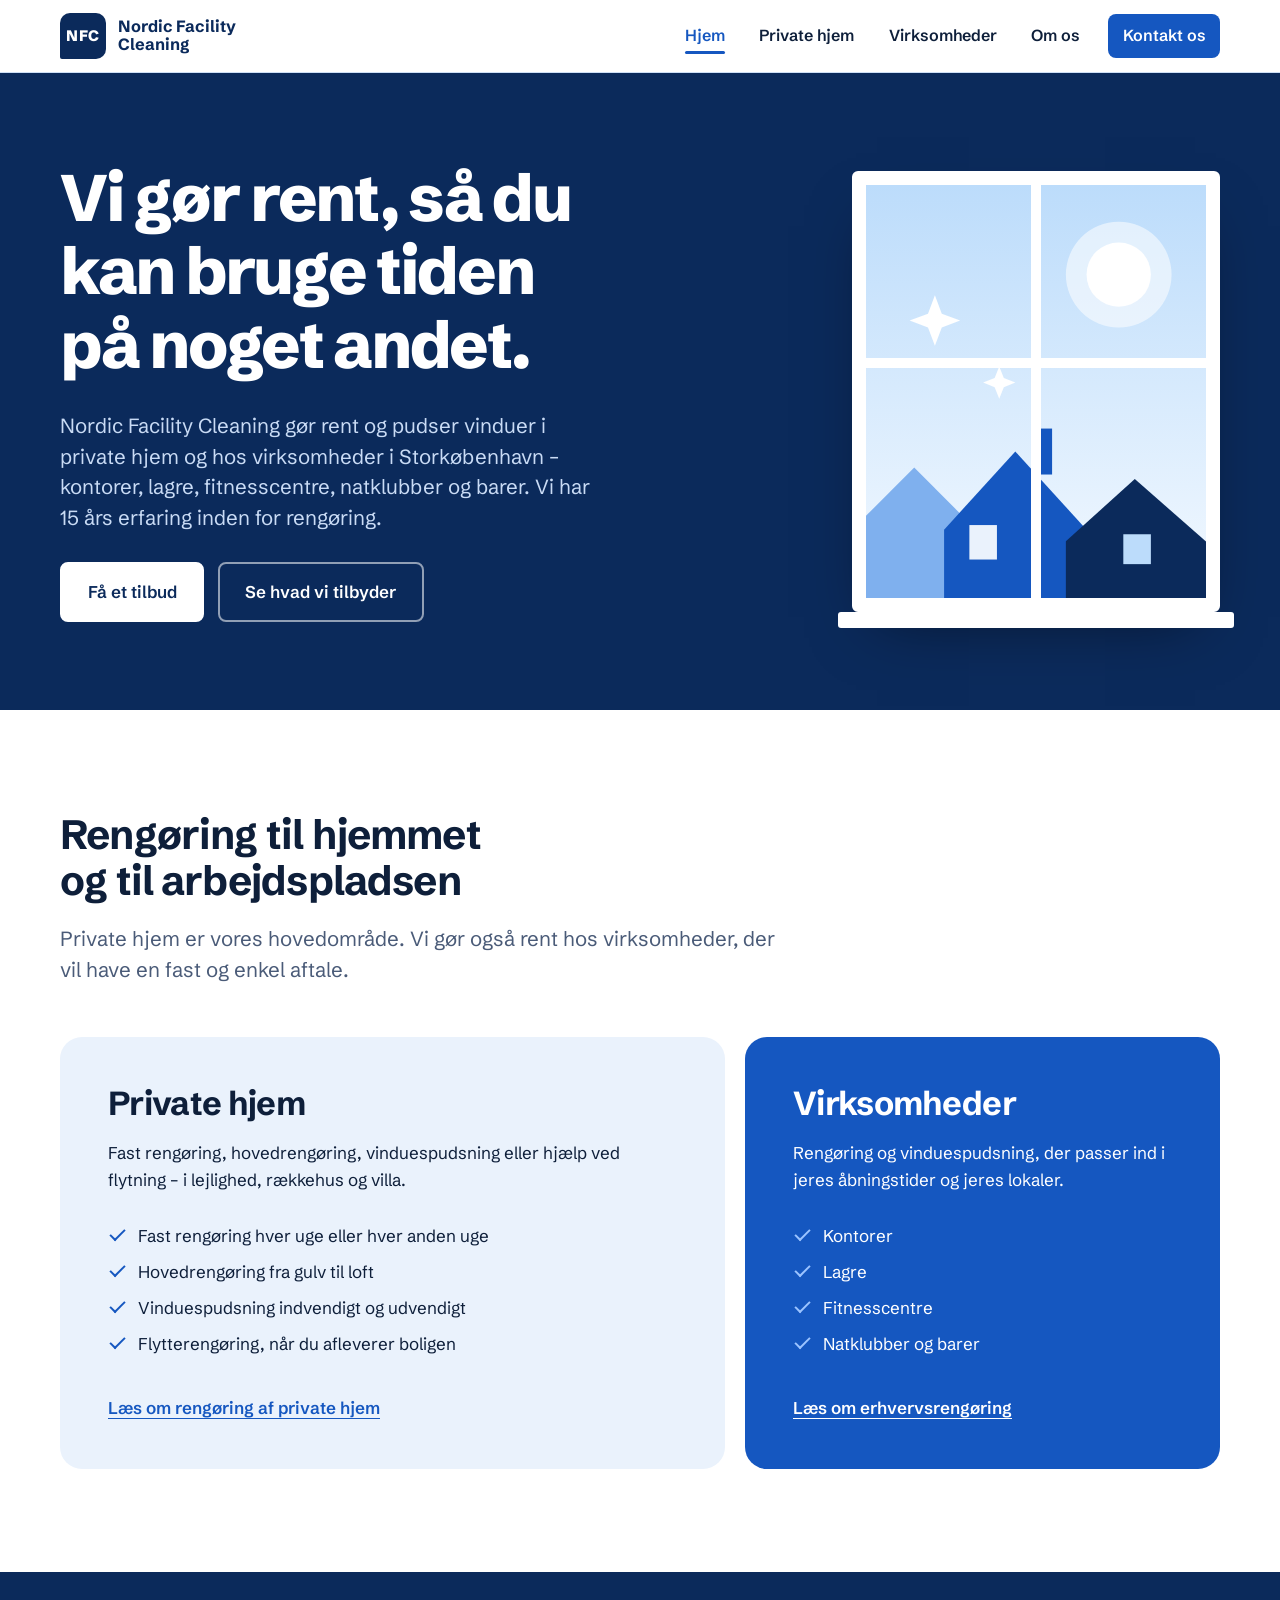
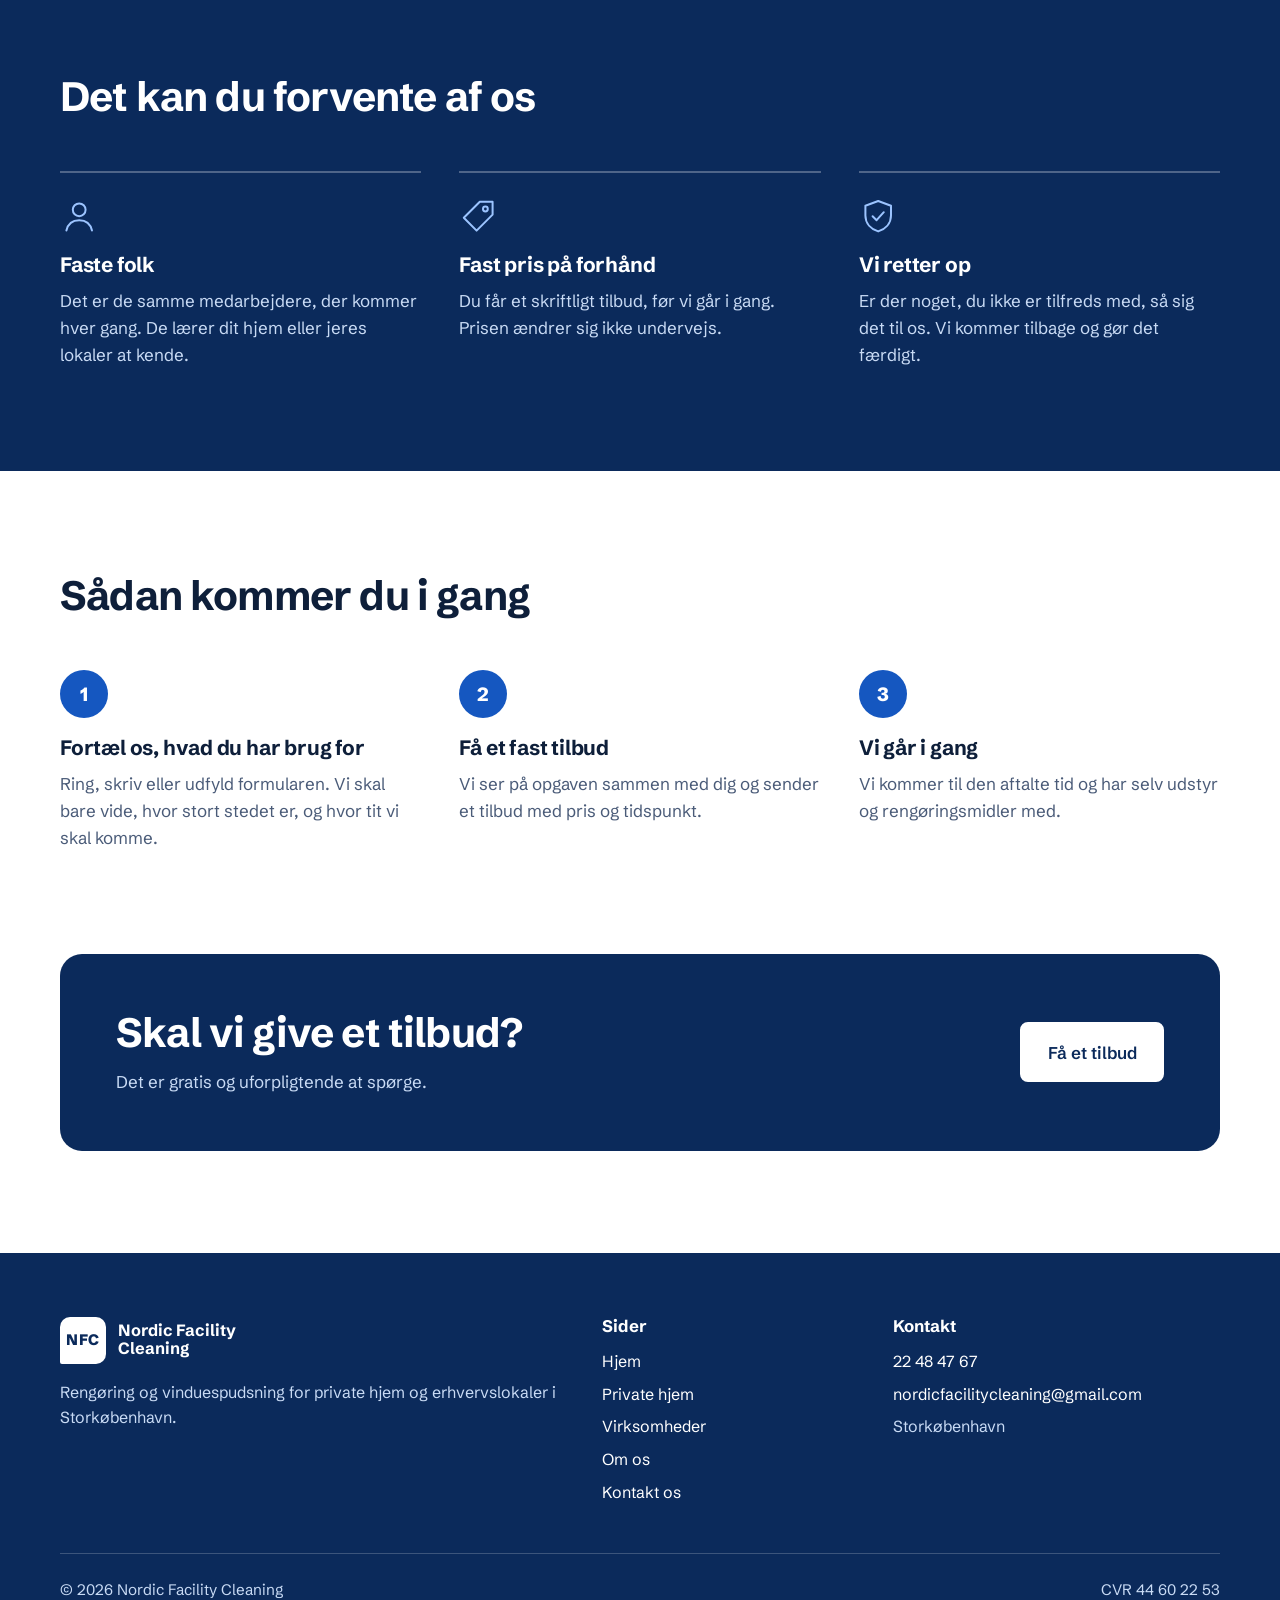
==== index.html @ 8ce250a9 "Add files via upload" ====
<!DOCTYPE html>
<html lang="da">
<head>
  <meta charset="utf-8">
  <meta name="viewport" content="width=device-width, initial-scale=1">
  <title>Nordic Facility Cleaning – rengøring af private hjem og virksomheder</title>
  <meta name="description" content="Nordic Facility Cleaning (NFC) gør rent og pudser vinduer i private hjem og hos virksomheder i Storkøbenhavn: kontorer, lagre, fitnesscentre, natklubber og barer. 15 års erfaring. Få et uforpligtende tilbud.">

  <!-- Skrifttype: Schibsted Grotesk (Google Fonts) -->
  <link rel="preconnect" href="https://fonts.googleapis.com">
  <link rel="preconnect" href="https://fonts.gstatic.com" crossorigin>
  <link href="https://fonts.googleapis.com/css2?family=Schibsted+Grotesk:wght@400;600;700;800&display=swap" rel="stylesheet">

  <link rel="stylesheet" href="css/style.css">
</head>
<body>
  <a class="skip-link" href="#indhold">Spring til indhold</a>

  <!-- ===== Header og navigation (ens på alle sider) ===== -->
  <header class="site-header">
    <div class="wrap site-header__inner">
      <a class="logo" href="index.html" aria-label="Nordic Facility Cleaning – til forsiden">
        <span class="logo__mark" aria-hidden="true">NFC</span>
        <span class="logo__name">Nordic Facility<br>Cleaning</span>
      </a>

      <button class="nav-toggle" type="button" aria-expanded="false" aria-controls="hovedmenu">
        <span class="nav-toggle__bars" aria-hidden="true"></span>
        Menu
      </button>

      <nav class="nav" id="hovedmenu" aria-label="Hovedmenu">
        <ul>
          <li><a href="index.html" aria-current="page">Hjem</a></li>
          <li><a href="privat-hjem.html">Private hjem</a></li>
          <li><a href="virksomheder.html">Virksomheder</a></li>
          <li><a href="om-os.html">Om os</a></li>
          <li><a href="kontakt.html" class="nav__cta">Kontakt os</a></li>
        </ul>
      </nav>
    </div>
  </header>

  <main id="indhold">
    <!-- ===== Hero ===== -->
    <section class="hero">
      <div class="wrap hero__inner">
        <div>
          <h1>Vi gør rent, så du kan bruge tiden på noget andet.</h1>
          <p class="lead">Nordic Facility Cleaning gør rent og pudser vinduer i private hjem og hos virksomheder i Storkøbenhavn – kontorer, lagre, fitnesscentre, natklubber og barer. Vi har 15 års erfaring inden for rengøring.</p>
          <div class="btn-row">
            <a class="btn btn--light" href="kontakt.html">Få et tilbud</a>
            <a class="btn btn--ghost" href="#ydelser">Se hvad vi tilbyder</a>
          </div>
        </div>

        <!-- Vinduet er ren pynt: ruden bliver trukket ren, når siden åbner -->
        <div class="window" aria-hidden="true">
          <svg class="window__scene" viewBox="0 0 300 360" preserveAspectRatio="xMidYMid slice">
            <defs>
              <linearGradient id="himmel" x1="0" y1="0" x2="0" y2="1">
                <stop offset="0" stop-color="#bcdcfb"/>
                <stop offset="1" stop-color="#f3f9ff"/>
              </linearGradient>
            </defs>
            <rect width="300" height="360" fill="url(#himmel)"/>
            <circle cx="222" cy="78" r="46" fill="#ffffff" opacity="0.55"/>
            <circle cx="222" cy="78" r="28" fill="#ffffff"/>
            <!-- Hustage -->
            <path d="M0 290 L44 246 L88 290 V360 H0 Z" fill="#7fb0ee"/>
            <path d="M70 300 L132 232 L194 300 V360 H70 Z" fill="#1557c0"/>
            <rect x="92" y="296" width="24" height="30" fill="#eaf2fc"/>
            <rect x="150" y="212" width="14" height="40" fill="#1557c0"/>
            <path d="M176 310 L236 256 L300 312 V360 H176 Z" fill="#0b2a5b"/>
            <rect x="226" y="304" width="24" height="26" fill="#bcdcfb"/>
            <!-- Glimt i den rene rude -->
            <path d="M62 96 l6 16 16 6 -16 6 -6 16 -6 -16 -16 -6 16 -6z" fill="#ffffff"/>
            <path d="M118 158 l4 10 10 4 -10 4 -4 10 -4 -10 -10 -4 10 -4z" fill="#ffffff"/>
          </svg>
          <div class="window__haze"></div>
          <div class="window__blade"></div>
          <div class="window__bars"></div>
        </div>
      </div>
    </section>

    <!-- ===== To veje ind: private hjem og virksomheder ===== -->
    <section class="section" id="ydelser">
      <div class="wrap">
        <div class="section__head">
          <h2>Rengøring til hjemmet og til arbejdspladsen</h2>
          <p class="lead">Private hjem er vores hovedområde. Vi gør også rent hos virksomheder, der vil have en fast og enkel aftale.</p>
        </div>

        <div class="paths">
          <article class="path path--private">
            <h2>Private hjem</h2>
            <p>Fast rengøring, hovedrengøring, vinduespudsning eller hjælp ved flytning – i lejlighed, rækkehus og villa.</p>
            <ul class="checklist">
              <li>Fast rengøring hver uge eller hver anden uge</li>
              <li>Hovedrengøring fra gulv til loft</li>
              <li>Vinduespudsning indvendigt og udvendigt</li>
              <li>Flytterengøring, når du afleverer boligen</li>
            </ul>
            <a class="text-link" href="privat-hjem.html">Læs om rengøring af private hjem</a>
          </article>

          <article class="path path--business">
            <h2>Virksomheder</h2>
            <p>Rengøring og vinduespudsning, der passer ind i jeres åbningstider og jeres lokaler.</p>
            <ul class="checklist">
              <li>Kontorer</li>
              <li>Lagre</li>
              <li>Fitnesscentre</li>
              <li>Natklubber og barer</li>
            </ul>
            <a class="text-link" href="virksomheder.html">Læs om erhvervsrengøring</a>
          </article>
        </div>
      </div>
    </section>

    <!-- ===== Det kan du forvente ===== -->
    <section class="section section--navy">
      <div class="wrap">
        <div class="section__head">
          <h2>Det kan du forvente af os</h2>
        </div>

        <div class="promises">
          <div class="promise">
            <svg viewBox="0 0 48 48" fill="none" stroke="currentColor" stroke-width="2.5" stroke-linecap="round" stroke-linejoin="round" aria-hidden="true">
              <circle cx="24" cy="16" r="8"/><path d="M8 42c2-9 8-13 16-13s14 4 16 13"/>
            </svg>
            <h3>Faste folk</h3>
            <p>Det er de samme medarbejdere, der kommer hver gang. De lærer dit hjem eller jeres lokaler at kende.</p>
          </div>

          <div class="promise">
            <svg viewBox="0 0 48 48" fill="none" stroke="currentColor" stroke-width="2.5" stroke-linecap="round" stroke-linejoin="round" aria-hidden="true">
              <path d="M26 6H42V22L22 42 6 26Z"/><circle cx="33" cy="15" r="3"/>
            </svg>
            <h3>Fast pris på forhånd</h3>
            <p>Du får et skriftligt tilbud, før vi går i gang. Prisen ændrer sig ikke undervejs.</p>
          </div>

          <div class="promise">
            <svg viewBox="0 0 48 48" fill="none" stroke="currentColor" stroke-width="2.5" stroke-linecap="round" stroke-linejoin="round" aria-hidden="true">
              <path d="M24 5 40 11v12c0 10-7 17-16 20C15 40 8 33 8 23V11Z"/><path d="m17 24 5 5 9-10"/>
            </svg>
            <h3>Vi retter op</h3>
            <p>Er der noget, du ikke er tilfreds med, så sig det til os. Vi kommer tilbage og gør det færdigt.</p>
          </div>
        </div>
      </div>
    </section>

    <!-- ===== Sådan kommer du i gang ===== -->
    <section class="section">
      <div class="wrap">
        <div class="section__head">
          <h2>Sådan kommer du i gang</h2>
        </div>

        <ol class="steps">
          <li>
            <h3>Fortæl os, hvad du har brug for</h3>
            <p>Ring, skriv eller udfyld formularen. Vi skal bare vide, hvor stort stedet er, og hvor tit vi skal komme.</p>
          </li>
          <li>
            <h3>Få et fast tilbud</h3>
            <p>Vi ser på opgaven sammen med dig og sender et tilbud med pris og tidspunkt.</p>
          </li>
          <li>
            <h3>Vi går i gang</h3>
            <p>Vi kommer til den aftalte tid og har selv udstyr og rengøringsmidler med.</p>
          </li>
        </ol>
      </div>
    </section>

    <!-- ===== Afsluttende opfordring ===== -->
    <section class="section section--flush-top">
      <div class="wrap">
        <div class="cta">
          <div>
            <h2>Skal vi give et tilbud?</h2>
            <p>Det er gratis og uforpligtende at spørge.</p>
          </div>
          <a class="btn btn--light" href="kontakt.html">Få et tilbud</a>
        </div>
      </div>
    </section>
  </main>

  <!-- ===== Footer (ens på alle sider) ===== -->
  <footer class="site-footer">
    <div class="wrap">
      <div class="site-footer__grid">
        <div>
          <a class="logo" href="index.html" aria-label="Nordic Facility Cleaning – til forsiden">
            <span class="logo__mark" aria-hidden="true">NFC</span>
            <span class="logo__name">Nordic Facility<br>Cleaning</span>
          </a>
          <p>Rengøring og vinduespudsning for private hjem og erhvervslokaler i Storkøbenhavn.</p>
        </div>

        <div>
          <h2>Sider</h2>
          <ul>
            <li><a href="index.html">Hjem</a></li>
            <li><a href="privat-hjem.html">Private hjem</a></li>
            <li><a href="virksomheder.html">Virksomheder</a></li>
            <li><a href="om-os.html">Om os</a></li>
            <li><a href="kontakt.html">Kontakt os</a></li>
          </ul>
        </div>

        <div>
          <h2>Kontakt</h2>
          <ul>
            <li><a href="tel:+4522484767">22 48 47 67</a></li>
            <li><a href="mailto:nordicfacilitycleaning@gmail.com">nordicfacilitycleaning@gmail.com</a></li>
            <li>Storkøbenhavn</li>
          </ul>
        </div>
      </div>

      <div class="site-footer__bottom">
        <p>© <span data-year>2026</span> Nordic Facility Cleaning</p>
        <p>CVR 44 60 22 53</p>
      </div>
    </div>
  </footer>

  <script src="js/script.js"></script>
</body>
</html>
---- css/style.css ----
/* ==========================================================================
   Nordic Facility Cleaning (NFC) – fælles stylesheet
   Indhold:
   1. Farver og grundindstillinger
   2. Typografi
   3. Layout-hjælpere og knapper
   4. Header og navigation
   5. Forside-hero (vinduet der bliver pudset)
   6. Sektioner på forsiden
   7. Undersider (sidehoved, ydelser, faner, FAQ)
   8. Kontaktformular
   9. Footer
   10. Mobil og reduceret bevægelse
   ========================================================================== */

/* 1. Farver og grundindstillinger ---------------------------------------- */
:root {
  --navy: #0b2a5b;        /* mørk blå – hero, footer, mørke flader */
  --blue: #1557c0;        /* primær blå – knapper og links */
  --blue-bright: #2f7bea; /* lys blå – fremhævning på mørk baggrund */
  --ice: #eaf2fc;         /* meget lys blå – rolige flader */
  --mist: #cfe0f6;        /* lys blå – streger og kanter */
  --white: #ffffff;
  --ink: #0e1f3a;         /* tekstfarve */
  --muted: #4a5b78;       /* dæmpet tekst */

  --font: "Schibsted Grotesk", "Segoe UI", system-ui, -apple-system, sans-serif;

  --wrap: 1160px;
  --gap: clamp(1.25rem, 3vw, 2.5rem);
  --radius-s: 8px;
  --radius-l: 22px;
}

*,
*::before,
*::after { box-sizing: border-box; }

html { scroll-behavior: smooth; }

body {
  margin: 0;
  font-family: var(--font);
  font-size: 1.0625rem;
  line-height: 1.6;
  color: var(--ink);
  background: var(--white);
  -webkit-font-smoothing: antialiased;
}

img, svg { max-width: 100%; display: block; }

a { color: var(--blue); }

:focus-visible {
  outline: 3px solid var(--blue-bright);
  outline-offset: 3px;
  border-radius: 4px;
}

/* 2. Typografi ------------------------------------------------------------ */
h1, h2, h3 {
  margin: 0 0 0.5em;
  line-height: 1.12;
  letter-spacing: -0.02em;
  font-weight: 700;
  text-wrap: balance;
}

h1 { font-size: clamp(2.3rem, 5.2vw, 4.1rem); font-weight: 800; letter-spacing: -0.035em; }
h2 { font-size: clamp(1.75rem, 3.2vw, 2.6rem); }
h3 { font-size: 1.3rem; letter-spacing: -0.01em; }

p { margin: 0 0 1em; max-width: 62ch; }

.lead { font-size: clamp(1.1rem, 1.6vw, 1.3rem); line-height: 1.5; color: var(--muted); }

/* 3. Layout-hjælpere og knapper ------------------------------------------- */
.wrap {
  width: min(100% - 2.5rem, var(--wrap));
  margin-inline: auto;
}

.section { padding-block: clamp(3.5rem, 8vw, 6.5rem); }
.section--flush-top { padding-top: 0; }
.section--ice + .section--flush-top,
.section--navy + .section--flush-top { padding-top: clamp(2.5rem, 5vw, 4rem); }
.section--ice { background: var(--ice); }
.section--navy { background: var(--navy); color: var(--white); }
.section--navy .lead { color: #c9dbf5; }

.section__head { margin-bottom: clamp(2rem, 4vw, 3.25rem); max-width: 46rem; }

.btn {
  display: inline-block;
  padding: 0.85em 1.5em;
  border: 2px solid var(--blue);
  border-radius: var(--radius-s);
  background: var(--blue);
  color: var(--white);
  font: inherit;
  font-weight: 600;
  text-decoration: none;
  cursor: pointer;
  transition: background-color 0.15s, border-color 0.15s, color 0.15s, transform 0.15s, box-shadow 0.15s;
}
/* Hover: knappen skifter farve, løfter sig og får skygge */
.btn:hover {
  background: var(--navy);
  border-color: var(--navy);
  transform: translateY(-2px);
  box-shadow: 0 10px 20px -8px rgba(11, 42, 91, 0.5);
}
.btn:active { transform: translateY(0); box-shadow: none; }

.btn--light { background: var(--white); border-color: var(--white); color: var(--navy); }
.btn--light:hover { background: var(--ice); border-color: var(--ice); color: var(--navy); }

.btn--ghost { background: transparent; border-color: rgba(255, 255, 255, 0.55); color: var(--white); }
.btn--ghost:hover { background: rgba(255, 255, 255, 0.12); border-color: var(--white); }

.btn-row { display: flex; flex-wrap: wrap; gap: 0.85rem; margin-top: 1.75rem; }

.text-link { font-weight: 600; text-underline-offset: 0.25em; text-decoration-thickness: 1px; }
.text-link:hover,
.path:hover .text-link { text-decoration-thickness: 3px; }
.section--navy .text-link,
.path--business .text-link { color: var(--white); }

.checklist { list-style: none; margin: 0; padding: 0; }
.checklist li {
  position: relative;
  padding-left: 1.9rem;
  margin-bottom: 0.55rem;
}
.checklist li::before {
  content: "";
  position: absolute;
  left: 0.15rem;
  top: 0.38em;
  width: 0.95rem;
  height: 0.5rem;
  border-left: 2.5px solid var(--blue);
  border-bottom: 2.5px solid var(--blue);
  transform: rotate(-45deg);
}
.path--business .checklist li::before { border-color: #9cc4ff; }

/* Synlig markering af tekst, du selv skal udfylde */
.placeholder {
  padding: 1rem 1.25rem;
  border: 2px dashed var(--blue-bright);
  border-radius: var(--radius-s);
  background: var(--ice);
  color: var(--navy);
}

/* 4. Header og navigation -------------------------------------------------- */
.skip-link {
  position: absolute;
  left: 1rem;
  top: -4rem;
  z-index: 100;
  padding: 0.6rem 1rem;
  background: var(--navy);
  color: var(--white);
  border-radius: var(--radius-s);
}
.skip-link:focus { top: 1rem; }

.site-header {
  position: sticky;
  top: 0;
  z-index: 50;
  background: var(--white);
  border-bottom: 1px solid var(--mist);
}

.site-header__inner {
  display: flex;
  align-items: center;
  justify-content: space-between;
  gap: 1.5rem;
  min-height: 4.5rem;
}

.logo {
  display: inline-flex;
  align-items: center;
  gap: 0.7rem;
  color: var(--navy);
  text-decoration: none;
  font-weight: 700;
  line-height: 1.1;
}
.logo__mark {
  display: grid;
  place-items: center;
  width: 2.9rem;
  height: 2.9rem;
  border-radius: 10px 10px 10px 2px;
  background: var(--navy);
  color: var(--white);
  font-weight: 800;
  font-size: 0.95rem;
  letter-spacing: 0.04em;
}
.logo__name { font-size: 1.02rem; }

.nav-toggle {
  display: none;
  align-items: center;
  gap: 0.5rem;
  padding: 0.55rem 0.9rem;
  border: 1px solid var(--mist);
  border-radius: var(--radius-s);
  background: var(--white);
  color: var(--navy);
  font: inherit;
  font-weight: 600;
  cursor: pointer;
}
.nav-toggle__bars,
.nav-toggle__bars::before,
.nav-toggle__bars::after {
  display: block;
  width: 1.15rem;
  height: 2px;
  background: currentColor;
  border-radius: 2px;
}
.nav-toggle__bars { position: relative; }
.nav-toggle__bars::before,
.nav-toggle__bars::after { content: ""; position: absolute; left: 0; }
.nav-toggle__bars::before { top: -6px; }
.nav-toggle__bars::after { top: 6px; }

.nav ul {
  display: flex;
  align-items: center;
  gap: 0.35rem;
  list-style: none;
  margin: 0;
  padding: 0;
}

.nav a {
  display: block;
  padding: 0.55rem 0.9rem;
  border-radius: var(--radius-s);
  color: var(--ink);
  font-weight: 600;
  font-size: 1rem;
  text-decoration: none;
  position: relative;
  transition: background-color 0.15s, color 0.15s, transform 0.15s, box-shadow 0.15s;
}
/* Hover: lys baggrund og en blå streg, der glider ind fra venstre */
.nav a::after {
  content: "";
  position: absolute;
  left: 0.9rem;
  right: 0.9rem;
  bottom: 0.25rem;
  height: 3px;
  border-radius: 2px;
  background: var(--blue);
  transform: scaleX(0);
  transform-origin: left;
  transition: transform 0.2s;
}
.nav a:hover { background: var(--ice); color: var(--blue); }
.nav a:hover::after,
.nav a[aria-current="page"]::after { transform: scaleX(1); }
.nav a[aria-current="page"] { color: var(--blue); }

.nav a.nav__cta { margin-left: 0.5rem; background: var(--blue); color: var(--white); }
.nav a.nav__cta::after { display: none; }
.nav a.nav__cta:hover {
  background: var(--navy);
  color: var(--white);
  transform: translateY(-2px);
  box-shadow: 0 10px 20px -8px rgba(11, 42, 91, 0.5);
}
.nav a.nav__cta[aria-current="page"] { background: var(--navy); color: var(--white); }

/* 5. Forside-hero ---------------------------------------------------------- */
.hero {
  background: var(--navy);
  color: var(--white);
  overflow: hidden;
}

.hero__inner {
  display: grid;
  grid-template-columns: minmax(0, 1.15fr) minmax(0, 0.85fr);
  align-items: center;
  gap: var(--gap);
  padding-block: clamp(3rem, 7vw, 5.5rem);
}

.hero h1 { margin-bottom: 0.45em; }
.hero .lead { color: #c9dbf5; max-width: 34rem; }

/* Vinduet: en dugget rude der bliver trukket ren, når siden åbner */
.window {
  position: relative;
  justify-self: end;
  width: min(100%, 23rem);
  aspect-ratio: 5 / 6;
  border: 14px solid var(--white);
  border-radius: 6px;
  background: #dcecfc;
  box-shadow: 0 30px 60px -25px rgba(0, 0, 0, 0.55);
}
.window::after { /* vindueskarm */
  content: "";
  position: absolute;
  left: -28px;
  right: -28px;
  bottom: -30px;
  height: 16px;
  background: var(--white);
  border-radius: 3px;
}

.window__scene { position: absolute; inset: 0; width: 100%; height: 100%; }

.window__haze {
  position: absolute;
  inset: 0;
  background:
    radial-gradient(circle at 22% 30%, rgba(255, 255, 255, 0.35) 0 9%, transparent 10%),
    radial-gradient(circle at 68% 58%, rgba(255, 255, 255, 0.28) 0 12%, transparent 13%),
    radial-gradient(circle at 40% 82%, rgba(255, 255, 255, 0.3) 0 7%, transparent 8%),
    rgba(124, 150, 186, 0.88);
  clip-path: inset(0 0 0 0);
  animation: wipe-haze 1.5s 0.5s cubic-bezier(0.6, 0, 0.3, 1) forwards;
}

.window__blade {
  position: absolute;
  top: -4px;
  bottom: -4px;
  left: 0;
  width: 9px;
  margin-left: -4px;
  background: var(--navy);
  border-radius: 4px;
  box-shadow: 0 0 0 2px rgba(255, 255, 255, 0.7);
  opacity: 0;
  animation: wipe-blade 1.5s 0.5s cubic-bezier(0.6, 0, 0.3, 1) forwards;
}

.window__bars::before,
.window__bars::after {
  content: "";
  position: absolute;
  background: var(--white);
}
.window__bars::before { left: 50%; top: 0; bottom: 0; width: 10px; margin-left: -5px; }
.window__bars::after { top: 42%; left: 0; right: 0; height: 10px; }

@keyframes wipe-haze {
  to { clip-path: inset(0 0 0 100%); }
}
@keyframes wipe-blade {
  0% { left: 0; opacity: 1; }
  92% { left: 100%; opacity: 1; }
  100% { left: 100%; opacity: 0; }
}

/* 6. Sektioner på forsiden -------------------------------------------------- */

/* To veje ind: privat hjem (størst) og virksomheder */
.paths {
  display: grid;
  grid-template-columns: minmax(0, 7fr) minmax(0, 5fr);
  gap: 1.25rem;
}

.path {
  position: relative;
  display: flex;
  flex-direction: column;
  padding: clamp(1.75rem, 4vw, 3rem);
  border-radius: var(--radius-l);
  transition: transform 0.2s, box-shadow 0.2s;
}
/* Hover: hele boksen løfter sig, og hele boksen er et link */
.path:hover { transform: translateY(-4px); box-shadow: 0 22px 40px -22px rgba(11, 42, 91, 0.55); }
.path .text-link::after { content: ""; position: absolute; inset: 0; border-radius: var(--radius-l); }
.path h2 { font-size: clamp(1.6rem, 2.6vw, 2.2rem); }
.path .checklist { margin-block: 0.75rem 1.75rem; }
.path .text-link { margin-top: auto; align-self: flex-start; }

.path--private { background: var(--ice); }
.path--business { background: var(--blue); color: var(--white); }

/* Tre løfter på mørk baggrund */
.promises {
  display: grid;
  grid-template-columns: repeat(3, minmax(0, 1fr));
  gap: var(--gap);
}
.promise { padding-top: 1.5rem; border-top: 2px solid rgba(255, 255, 255, 0.28); }
.promise svg { width: 2.4rem; height: 2.4rem; margin-bottom: 1.1rem; color: #9cc4ff; }
.promise p { color: #c9dbf5; margin-bottom: 0; }

/* Forløb i tre trin (en rigtig rækkefølge, derfor nummereret) */
.steps {
  display: grid;
  grid-template-columns: repeat(3, minmax(0, 1fr));
  gap: var(--gap);
  list-style: none;
  margin: 0;
  padding: 0;
  counter-reset: step;
}
.steps li { counter-increment: step; }
.steps li::before {
  content: counter(step);
  display: grid;
  place-items: center;
  width: 3rem;
  height: 3rem;
  margin-bottom: 1.1rem;
  border-radius: 50%;
  background: var(--blue);
  color: var(--white);
  font-weight: 800;
  font-size: 1.2rem;
}
.steps p { color: var(--muted); margin-bottom: 0; }

/* Afsluttende opfordring */
.cta {
  display: flex;
  flex-wrap: wrap;
  align-items: center;
  justify-content: space-between;
  gap: 1.5rem 3rem;
  padding: clamp(2rem, 5vw, 3.5rem);
  border-radius: var(--radius-l);
  background: var(--navy);
  color: var(--white);
}
.cta h2 { margin-bottom: 0.3em; }
.cta p { margin: 0; color: #c9dbf5; }

/* 7. Undersider -------------------------------------------------------------- */
.page-head {
  background: var(--ice);
  border-bottom: 1px solid var(--mist);
  padding-block: clamp(2.75rem, 6vw, 4.5rem);
}
.page-head h1 { font-size: clamp(2.1rem, 4.4vw, 3.4rem); max-width: 18ch; }
.page-head .lead { max-width: 40rem; margin-bottom: 0; }

/* Ydelser som rækker: navn til venstre, forklaring til højre */
.service-list { margin: 0; border-top: 2px solid var(--navy); }
.service-list > div {
  display: grid;
  grid-template-columns: minmax(0, 1fr) minmax(0, 2fr);
  gap: 0.5rem var(--gap);
  padding-block: 1.6rem;
  border-bottom: 1px solid var(--mist);
}
.service-list dt { font-size: 1.3rem; font-weight: 700; letter-spacing: -0.01em; }
.service-list dd { margin: 0; color: var(--muted); max-width: 58ch; }

/* Faner: hvad vi gør i hvert rum */
.tabs__list {
  display: flex;
  flex-wrap: wrap;
  gap: 0.5rem;
  margin-bottom: 1.5rem;
}
.tabs__tab {
  padding: 0.65em 1.15em;
  border: 2px solid var(--mist);
  border-radius: 999px;
  background: var(--white);
  color: var(--navy);
  font: inherit;
  font-weight: 600;
  cursor: pointer;
  transition: background-color 0.15s, border-color 0.15s, color 0.15s;
}
.tabs__tab:hover { border-color: var(--blue); background: var(--ice); }
.tabs__tab[aria-selected="true"]:hover { background: var(--blue); border-color: var(--blue); }
.tabs__tab[aria-selected="true"] { background: var(--navy); border-color: var(--navy); color: var(--white); }

.tabs__panel {
  padding: clamp(1.5rem, 3vw, 2.25rem);
  border-radius: var(--radius-l);
  background: var(--white);
}
.tabs__panel[hidden] { display: none; }
.tabs__panel .checklist { columns: 2; column-gap: var(--gap); }
.tabs__panel .checklist li { break-inside: avoid; }

/* Brancher på erhvervssiden */
.sectors {
  display: grid;
  grid-template-columns: repeat(2, minmax(0, 1fr));
  gap: 1.25rem;
}
.sector {
  padding: clamp(1.5rem, 3vw, 2.25rem);
  border: 1px solid var(--mist);
  border-radius: var(--radius-l);
  background: var(--white);
  transition: transform 0.2s, box-shadow 0.2s, border-color 0.2s;
}
/* Hover: blå kant og let løft */
.sector:hover { transform: translateY(-3px); border-color: var(--blue); box-shadow: 0 18px 34px -22px rgba(11, 42, 91, 0.5); }
.sector svg { width: 2.4rem; height: 2.4rem; margin-bottom: 1rem; color: var(--blue); }
.sector p { color: var(--muted); }
.sector .checklist { font-size: 1rem; }
.sector--other { grid-column: 1 / -1; background: var(--ice); border-color: var(--ice); }

/* Tre punkter i lys udgave (erhverv, om os) */
.points {
  display: grid;
  grid-template-columns: repeat(3, minmax(0, 1fr));
  gap: var(--gap);
}
.point { padding-top: 1.25rem; border-top: 2px solid var(--navy); }
.point p { color: var(--muted); margin-bottom: 0; }

/* Ofte stillede spørgsmål */
.faq { max-width: 50rem; border-top: 2px solid var(--navy); }
.faq details { border-bottom: 1px solid var(--mist); }
.faq summary {
  display: flex;
  justify-content: space-between;
  align-items: center;
  gap: 1rem;
  padding-block: 1.2rem;
  font-size: 1.15rem;
  font-weight: 700;
  cursor: pointer;
  list-style: none;
}
.faq summary { transition: color 0.15s; }
.faq summary:hover { color: var(--blue); }
.faq summary::-webkit-details-marker { display: none; }
.faq summary::after {
  content: "+";
  flex: none;
  font-size: 1.6rem;
  font-weight: 400;
  line-height: 1;
  color: var(--blue);
}
.faq details[open] summary::after { content: "–"; }
.faq details p { color: var(--muted); padding-bottom: 1.2rem; margin: 0; }

/* Om os: tekst og faktaboks side om side */
.about,
.split {
  display: grid;
  grid-template-columns: minmax(0, 3fr) minmax(0, 2fr);
  gap: clamp(2rem, 5vw, 4.5rem);
  align-items: start;
}
.facts {
  margin: 0;
  padding: clamp(1.5rem, 3vw, 2.25rem);
  border-radius: var(--radius-l);
  background: var(--navy);
  color: var(--white);
}
.facts div { padding-block: 0.9rem; border-bottom: 1px solid rgba(255, 255, 255, 0.2); }
.facts div:first-child { padding-top: 0; }
.facts div:last-child { padding-bottom: 0; border-bottom: 0; }
.facts dt { font-size: 0.92rem; color: #9cc4ff; }
.facts dd { margin: 0; font-weight: 600; }

/* 8. Kontaktformular ---------------------------------------------------------- */
.contact {
  display: grid;
  grid-template-columns: minmax(0, 3fr) minmax(0, 2fr);
  gap: clamp(2rem, 5vw, 4.5rem);
  align-items: start;
}

.form { display: grid; gap: 1.15rem; }
.form__row { display: grid; grid-template-columns: repeat(2, minmax(0, 1fr)); gap: 1.15rem; }

.field label,
.field legend {
  display: block;
  margin-bottom: 0.35rem;
  padding: 0;
  font-weight: 600;
}
.field input[type="text"],
.field input[type="email"],
.field input[type="tel"],
.field textarea {
  width: 100%;
  padding: 0.8rem 0.9rem;
  border: 2px solid var(--mist);
  border-radius: var(--radius-s);
  background: var(--white);
  color: var(--ink);
  font: inherit;
}
.field input:hover,
.field textarea:hover { border-color: #9dbfe9; }
.field input:focus,
.field textarea:focus { border-color: var(--blue); outline: none; box-shadow: 0 0 0 3px rgba(47, 123, 234, 0.25); }
.field textarea { min-height: 9rem; resize: vertical; }
.field [aria-invalid="true"] { border-color: #c0392b; }
.field__error { display: block; margin-top: 0.3rem; color: #a02718; font-size: 0.95rem; }

fieldset.field { margin: 0; padding: 0; border: 0; }
.choice { display: flex; flex-wrap: wrap; gap: 0.6rem; }
.choice label {
  display: inline-flex;
  align-items: center;
  gap: 0.5rem;
  margin: 0;
  padding: 0.6rem 1rem;
  border: 2px solid var(--mist);
  border-radius: 999px;
  font-weight: 600;
  cursor: pointer;
}
.choice input { accent-color: var(--blue); width: 1.05rem; height: 1.05rem; margin: 0; }
.choice label:has(input:checked) { border-color: var(--blue); background: var(--ice); }

.form__status { margin: 0; font-weight: 600; color: var(--navy); }
.form__status:empty { display: none; }

.contact-info a { color: var(--white); text-underline-offset: 0.2em; }

/* 9. Footer ------------------------------------------------------------------- */
.site-footer {
  background: var(--navy);
  color: #c9dbf5;
  padding-block: clamp(2.5rem, 5vw, 4rem) 1.5rem;
  font-size: 1rem;
}
.site-footer a { color: var(--white); text-decoration: none; }
.site-footer a:hover { text-decoration: underline; text-underline-offset: 0.2em; }

.site-footer__grid {
  display: grid;
  grid-template-columns: minmax(0, 2fr) minmax(0, 1fr) minmax(0, 1.3fr);
  gap: var(--gap);
  padding-bottom: 2.5rem;
}
.site-footer .logo { color: var(--white); margin-bottom: 1rem; }
.site-footer .logo__mark { background: var(--white); color: var(--navy); }
.site-footer h2 { font-size: 1.05rem; letter-spacing: 0; color: var(--white); margin-bottom: 0.8rem; }
.site-footer ul { list-style: none; margin: 0; padding: 0; }
.site-footer li { margin-bottom: 0.45rem; }
.site-footer__bottom {
  display: flex;
  flex-wrap: wrap;
  justify-content: space-between;
  gap: 0.5rem 2rem;
  padding-top: 1.5rem;
  border-top: 1px solid rgba(255, 255, 255, 0.2);
  font-size: 0.95rem;
}
.site-footer__bottom p { margin: 0; max-width: none; }

/* 10. Mobil og reduceret bevægelse --------------------------------------------- */
@media (max-width: 900px) {
  .nav-toggle { display: inline-flex; }

  .nav {
    display: none;
    position: absolute;
    left: 0;
    right: 0;
    top: 100%;
    padding: 0.75rem 1.25rem 1.25rem;
    background: var(--white);
    border-bottom: 1px solid var(--mist);
    box-shadow: 0 18px 30px -18px rgba(11, 42, 91, 0.35);
  }
  .nav.is-open { display: block; }
  .nav ul { flex-direction: column; align-items: stretch; gap: 0.15rem; }
  .nav a { padding: 0.85rem 0.75rem; font-size: 1.1rem; }
  .nav a::after { display: none; }
  .nav a[aria-current="page"] { box-shadow: inset 3px 0 0 var(--blue); }
  .nav a.nav__cta { margin: 0.5rem 0 0; text-align: center; }

  .hero__inner,
  .paths,
  .about,
  .split,
  .contact { grid-template-columns: minmax(0, 1fr); }

  .window { justify-self: start; width: min(78%, 19rem); margin-bottom: 2rem; }

  .promises,
  .steps,
  .points { grid-template-columns: minmax(0, 1fr); gap: 2rem; }

  .site-footer__grid { grid-template-columns: minmax(0, 1fr); }
}

@media (max-width: 640px) {
  .logo__name { font-size: 0.95rem; }
  .sectors,
  .form__row { grid-template-columns: minmax(0, 1fr); }
  .service-list > div { grid-template-columns: minmax(0, 1fr); }
  .tabs__panel .checklist { columns: 1; }
  .btn-row .btn { flex: 1 1 100%; text-align: center; }
}

@media (prefers-reduced-motion: reduce) {
  html { scroll-behavior: auto; }
  .window__haze,
  .window__blade { animation: none; display: none; }
  .btn, .nav a, .nav a::after, .tabs__tab, .path, .sector { transition: none; }
  .btn:hover, .nav a.nav__cta:hover, .path:hover, .sector:hover { transform: none; }
}
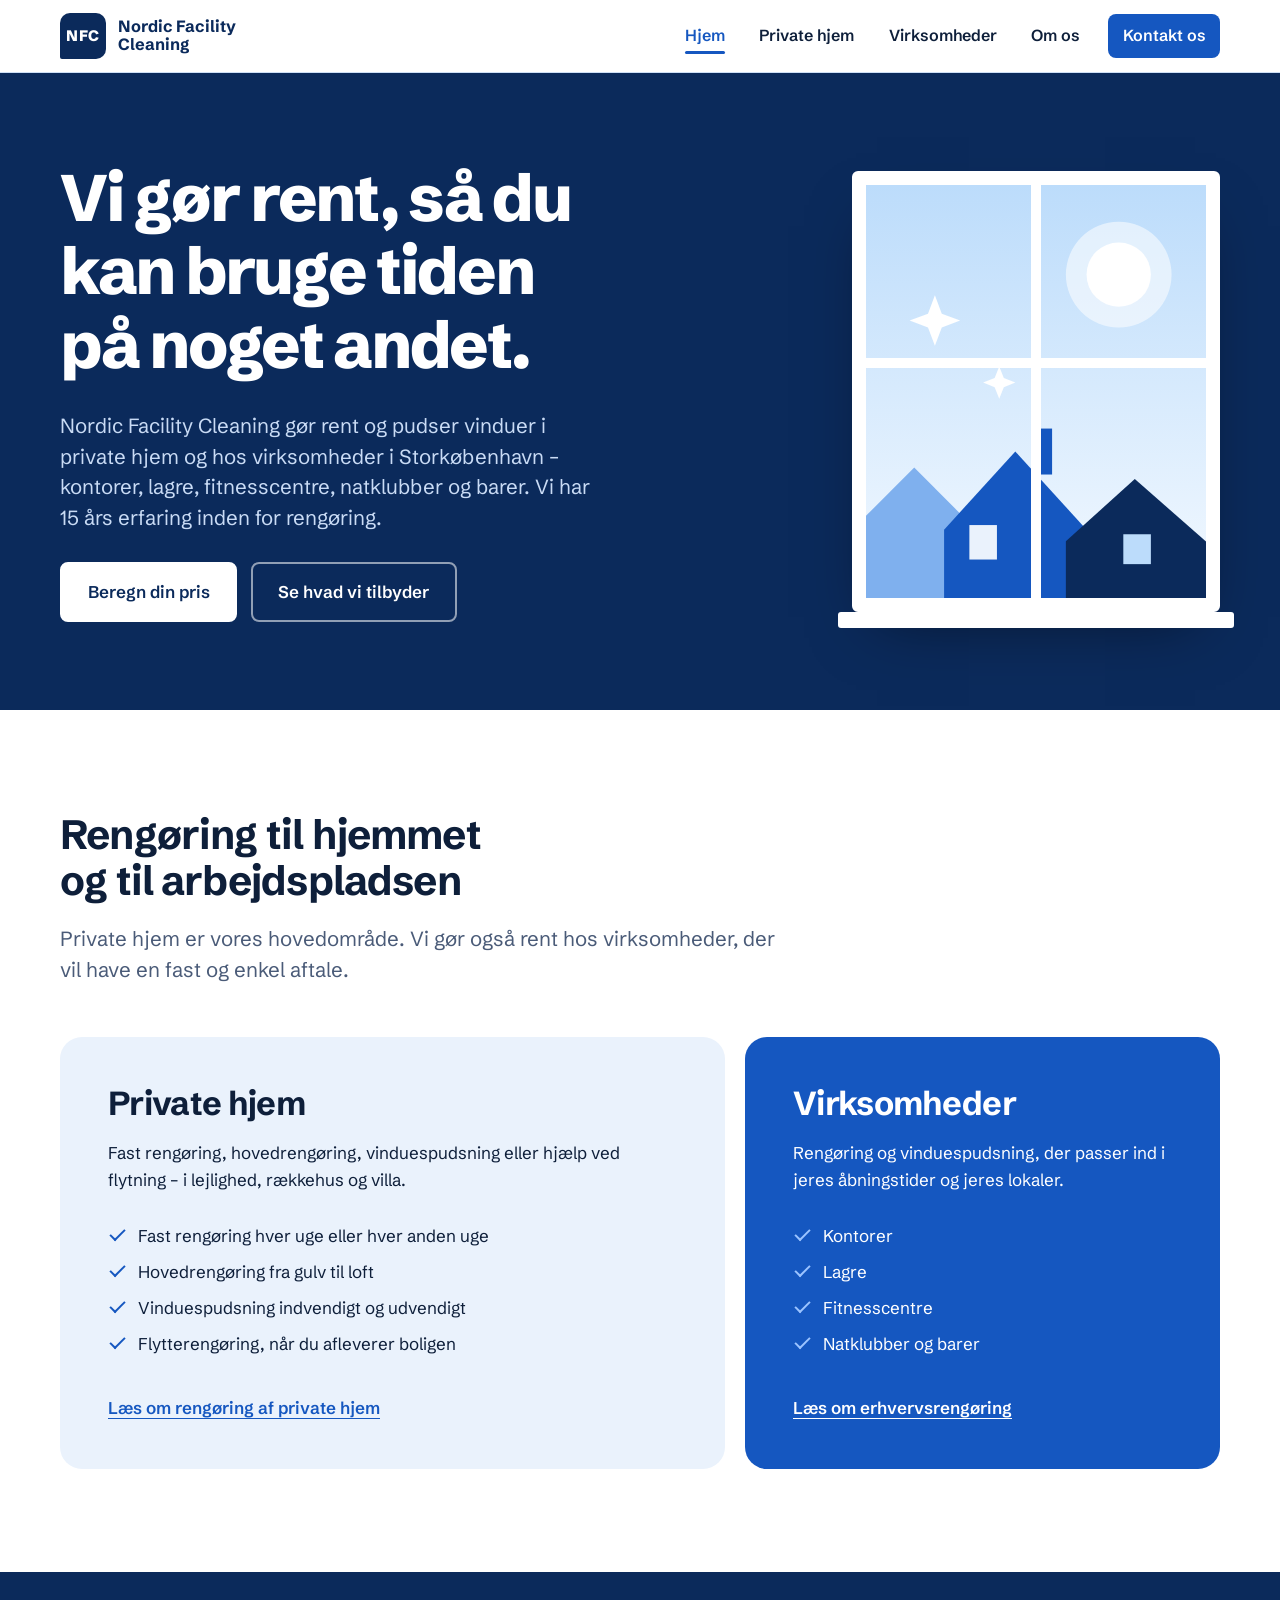
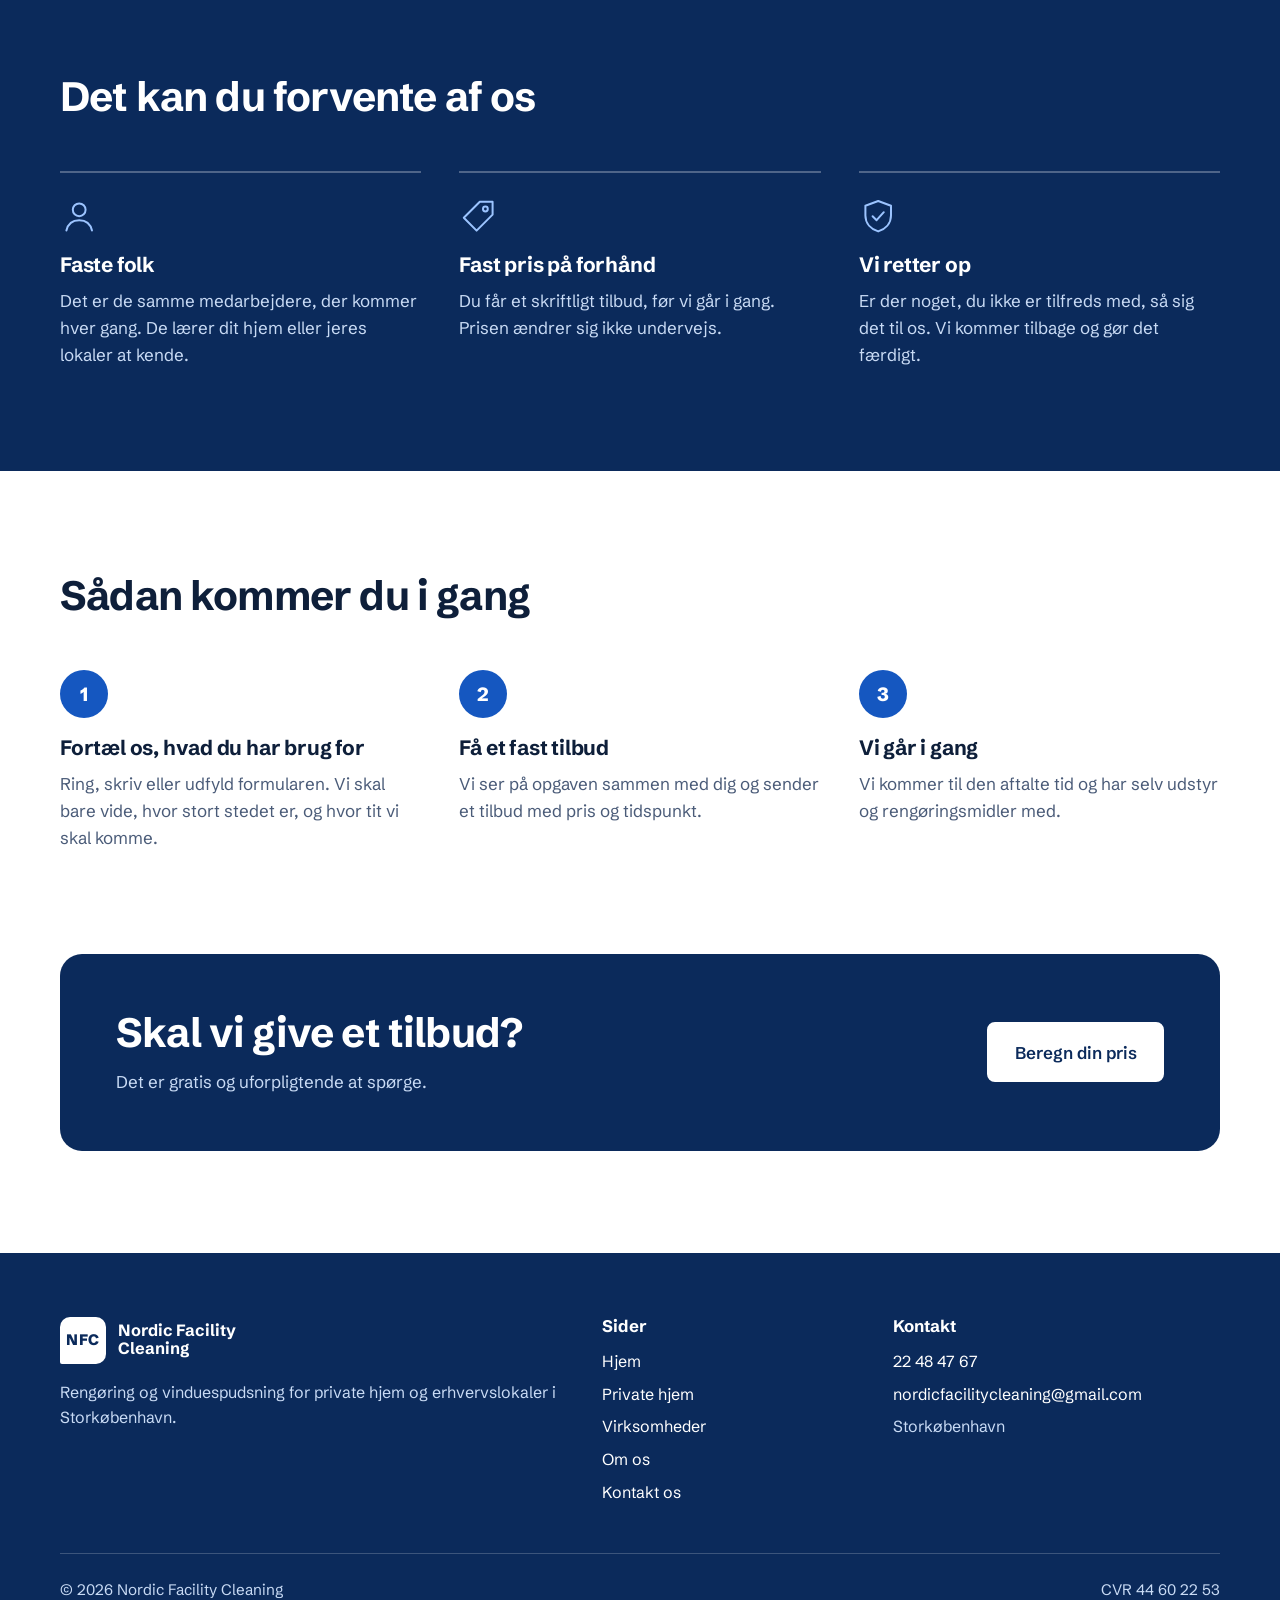
==== commit ac23cbde: "Add files via upload" ====
--- a/index.html
+++ b/index.html
@@ -49,7 +49,7 @@
           <h1>Vi gør rent, så du kan bruge tiden på noget andet.</h1>
           <p class="lead">Nordic Facility Cleaning gør rent og pudser vinduer i private hjem og hos virksomheder i Storkøbenhavn – kontorer, lagre, fitnesscentre, natklubber og barer. Vi har 15 års erfaring inden for rengøring.</p>
           <div class="btn-row">
-            <a class="btn btn--light" href="kontakt.html">Få et tilbud</a>
+            <a class="btn btn--light" href="pris-privat.html">Beregn din pris</a>
             <a class="btn btn--ghost" href="#ydelser">Se hvad vi tilbyder</a>
           </div>
         </div>
@@ -187,7 +187,7 @@
             <h2>Skal vi give et tilbud?</h2>
             <p>Det er gratis og uforpligtende at spørge.</p>
           </div>
-          <a class="btn btn--light" href="kontakt.html">Få et tilbud</a>
+          <a class="btn btn--light" href="pris-privat.html">Beregn din pris</a>
         </div>
       </div>
     </section>
--- a/css/style.css
+++ b/css/style.css
@@ -668,6 +668,137 @@
   font-size: 0.95rem;
 }
 .site-footer__bottom p { margin: 0; max-width: none; }
+
+/* 9b. Prisberegner ----------------------------------------------------------- */
+.page-head--compact { padding-block: clamp(2rem, 4vw, 3rem); }
+.page-head__links { display: flex; flex-wrap: wrap; align-items: baseline; gap: 0.4rem 1.25rem; margin: 1.25rem 0 0; color: var(--muted); }
+.section--quote { padding-top: clamp(2rem, 4vw, 3rem); }
+
+.btn--ghost-dark { background: transparent; border-color: var(--mist); color: var(--navy); }
+.btn--ghost-dark:hover { background: var(--ice); border-color: var(--blue); color: var(--navy); box-shadow: none; }
+
+.quote {
+  display: grid;
+  grid-template-columns: minmax(0, 1fr) minmax(0, 2fr);
+  gap: clamp(1.5rem, 4vw, 3.5rem);
+  align-items: start;
+}
+.quote__side { position: sticky; top: 6rem; display: grid; gap: 1rem; }
+
+.quote__estimate {
+  padding: 1.5rem;
+  border-radius: var(--radius-l);
+  background: var(--navy);
+  color: var(--white);
+}
+.quote__progress { margin: 0 0 1rem; font-size: 0.95rem; font-weight: 600; color: #9cc4ff; }
+.quote__label { margin: 0; font-size: 0.95rem; color: #c9dbf5; }
+.quote__price { margin: 0.15rem 0 0.75rem; font-size: clamp(1.6rem, 2.6vw, 2rem); font-weight: 800; letter-spacing: -0.02em; line-height: 1.15; }
+.quote__note { margin: 0; font-size: 0.9rem; line-height: 1.45; color: #c9dbf5; }
+
+.quote__left { padding: 1.25rem 1.5rem; border: 1px solid var(--mist); border-radius: var(--radius-l); }
+.quote__left-title { margin: 0 0 0.5rem; font-weight: 700; color: var(--navy); }
+.quote__left-list { margin: 0; padding-left: 1.2rem; color: var(--muted); font-size: 0.97rem; }
+.quote__left-list li { margin-bottom: 0.25rem; }
+
+.quote__form { min-width: 0; }
+.quote__title { font-size: clamp(1.5rem, 2.6vw, 2rem); margin-bottom: 0.3em; }
+.quote__title:focus { outline: none; }
+.quote__intro { color: var(--muted); margin-bottom: 1.5rem; }
+
+.quote__field { margin: 0 0 1.75rem; padding: 0; border: 0; min-width: 0; }
+.quote__field > label,
+.quote__field > legend { display: block; margin-bottom: 0.6rem; padding: 0; font-weight: 700; font-size: 1.05rem; color: var(--navy); }
+.quote__req { margin-left: 0.4rem; font-size: 0.85rem; font-weight: 600; color: var(--muted); }
+.quote__help { margin: -0.3rem 0 0.75rem; font-size: 0.95rem; color: var(--muted); }
+
+.quote__opts { display: grid; grid-template-columns: repeat(auto-fill, minmax(11.5rem, 1fr)); gap: 0.6rem; }
+.quote__opt {
+  display: flex;
+  flex-direction: column;
+  align-items: flex-start;
+  gap: 0.2rem;
+  min-height: 4.25rem;
+  padding: 0.8rem 1rem;
+  border: 2px solid var(--mist);
+  border-radius: var(--radius-s);
+  background: var(--white);
+  color: var(--ink);
+  font: inherit;
+  text-align: left;
+  cursor: pointer;
+  transition: border-color 0.15s, background-color 0.15s;
+}
+.quote__opt:hover { border-color: #9dbfe9; background: #f6f9fe; }
+.quote__opt[aria-pressed="true"] { border-color: var(--blue); background: var(--ice); }
+.quote__opt-label { font-weight: 700; line-height: 1.25; }
+.quote__opt-delta { font-size: 0.88rem; font-weight: 600; color: var(--muted); }
+.quote__opt[aria-pressed="true"] .quote__opt-delta { color: var(--blue); }
+
+.quote__field input[type="text"],
+.quote__field input[type="email"],
+.quote__field input[type="tel"],
+.quote__field input[type="date"],
+.quote__field input[type="number"],
+.quote__field select,
+.quote__field textarea {
+  width: 100%;
+  padding: 0.8rem 0.9rem;
+  border: 2px solid var(--mist);
+  border-radius: var(--radius-s);
+  background: var(--white);
+  color: var(--ink);
+  font: inherit;
+}
+.quote__field textarea { min-height: 7rem; resize: vertical; }
+.quote__field input:focus,
+.quote__field select:focus,
+.quote__field textarea:focus { border-color: var(--blue); outline: none; box-shadow: 0 0 0 3px rgba(47, 123, 234, 0.25); }
+.quote__field--short { max-width: 16rem; }
+
+.quote__range { display: flex; align-items: center; gap: 1rem; }
+.quote__range input { flex: 1; accent-color: var(--blue); height: 2rem; }
+.quote__range output { min-width: 5.5rem; padding: 0.45rem 0.7rem; border-radius: var(--radius-s); background: var(--ice); font-weight: 700; text-align: center; color: var(--navy); }
+
+.quote__stepper { display: flex; align-items: stretch; }
+.quote__stepper input { text-align: center; border-radius: 0 !important; border-left: 0 !important; border-right: 0 !important; -moz-appearance: textfield; }
+.quote__stepper input::-webkit-inner-spin-button,
+.quote__stepper input::-webkit-outer-spin-button { -webkit-appearance: none; margin: 0; }
+.quote__stepper button {
+  flex: none;
+  width: 3rem;
+  border: 2px solid var(--mist);
+  background: var(--ice);
+  color: var(--navy);
+  font: inherit;
+  font-size: 1.3rem;
+  font-weight: 700;
+  cursor: pointer;
+}
+.quote__stepper button:first-child { border-radius: var(--radius-s) 0 0 var(--radius-s); }
+.quote__stepper button:last-child { border-radius: 0 var(--radius-s) var(--radius-s) 0; }
+.quote__stepper button:hover { background: var(--mist); }
+
+.quote__error { margin: 0 0 1rem; font-weight: 600; color: #a02718; }
+.quote__error:empty { display: none; }
+.quote__nav { display: flex; justify-content: space-between; gap: 1rem; padding-top: 1.25rem; border-top: 1px solid var(--mist); }
+.quote__nav .quote__next { margin-left: auto; }
+.quote__nav[hidden], .quote__back[hidden] { display: none; }
+
+@media (max-width: 900px) {
+  .quote { grid-template-columns: minmax(0, 1fr); }
+  .quote__side { position: sticky; top: 4.5rem; z-index: 5; gap: 0; }
+  .quote__estimate { display: grid; grid-template-columns: 1fr auto; align-items: center; gap: 0 1rem; padding: 0.9rem 1.1rem; border-radius: var(--radius-s); }
+  .quote__progress { grid-column: 1 / -1; margin-bottom: 0.25rem; font-size: 0.85rem; }
+  .quote__label { font-size: 0.85rem; }
+  .quote__price { grid-row: 2 / 4; grid-column: 2; margin: 0; font-size: 1.25rem; text-align: right; }
+  .quote__note { display: none; }
+  .quote__left { display: none; }
+}
+@media (max-width: 640px) {
+  .quote__opts { grid-template-columns: minmax(0, 1fr) minmax(0, 1fr); }
+  .quote__field--short { max-width: none; }
+}
 
 /* 10. Mobil og reduceret bevægelse --------------------------------------------- */
 @media (max-width: 900px) {
@@ -719,6 +850,6 @@
   html { scroll-behavior: auto; }
   .window__haze,
   .window__blade { animation: none; display: none; }
-  .btn, .nav a, .nav a::after, .tabs__tab, .path, .sector { transition: none; }
+  .btn, .nav a, .nav a::after, .tabs__tab, .path, .sector, .quote__opt { transition: none; }
   .btn:hover, .nav a.nav__cta:hover, .path:hover, .sector:hover { transform: none; }
 }
